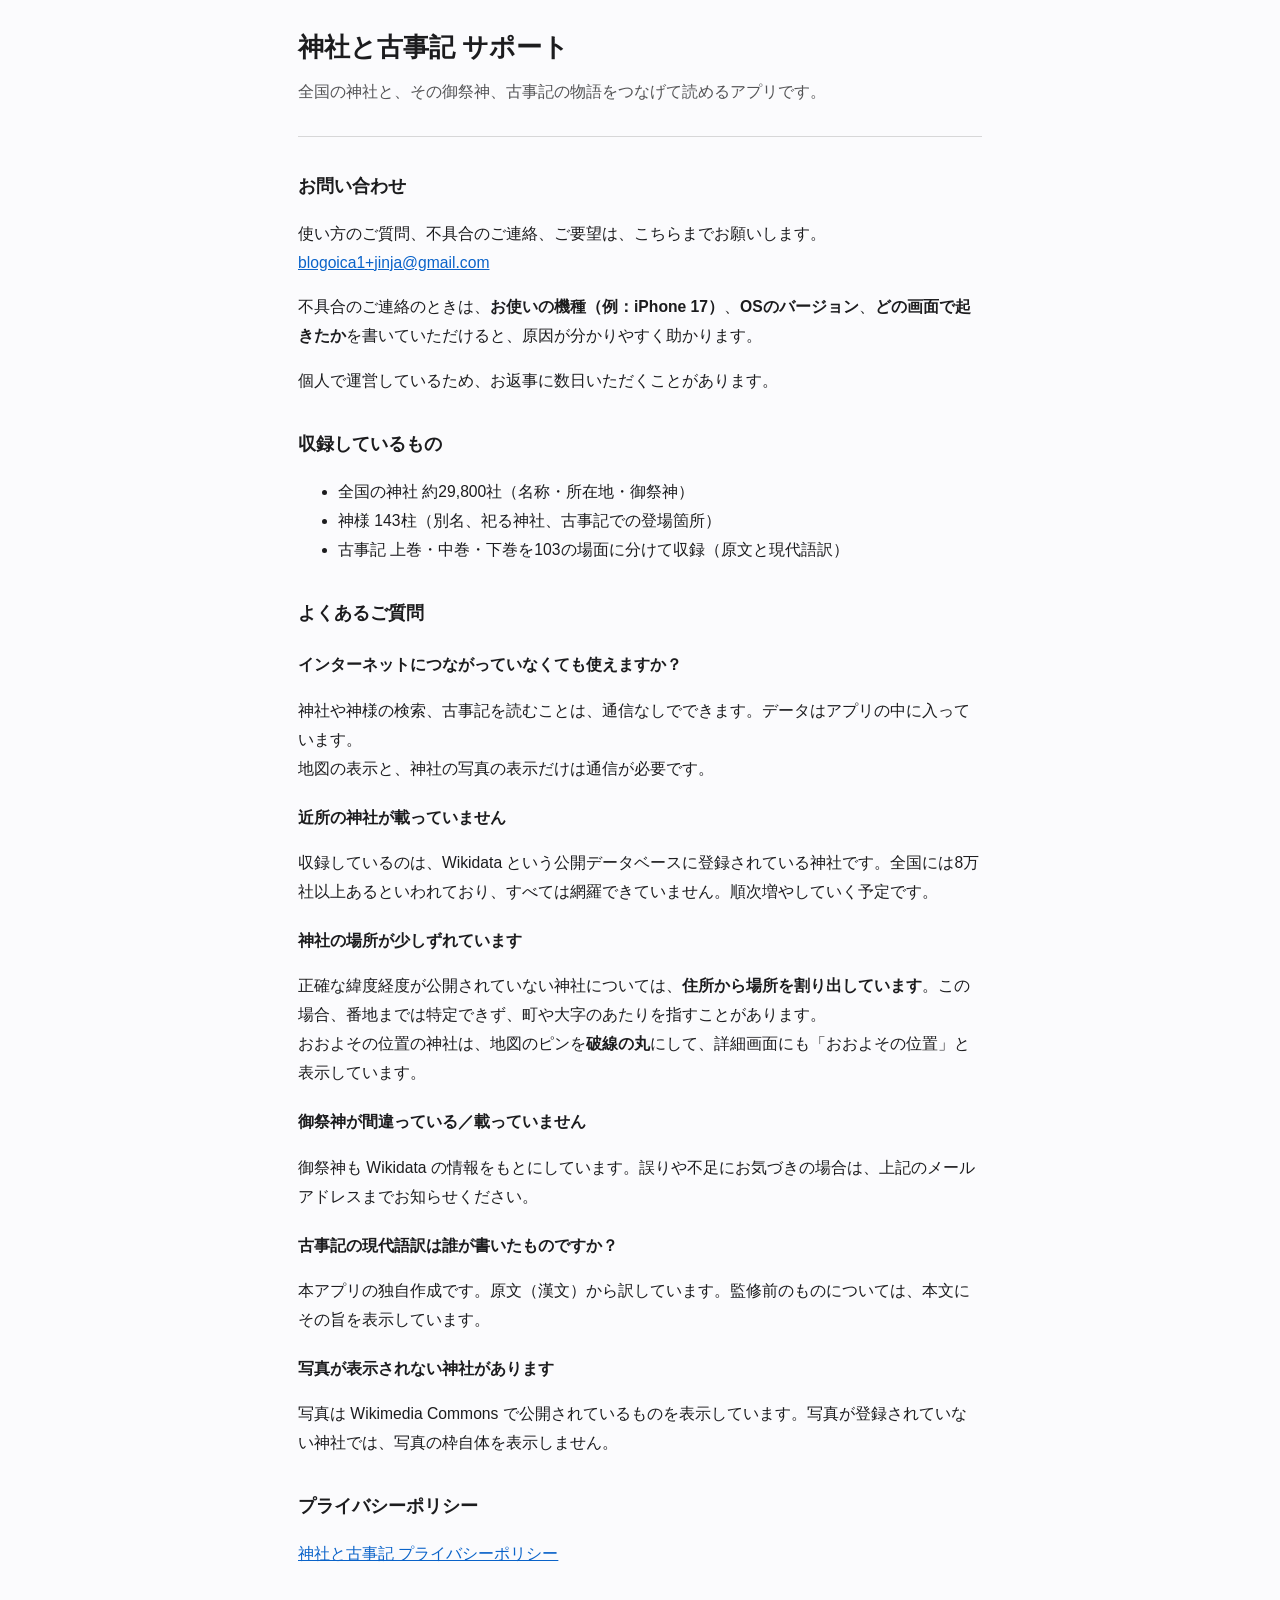
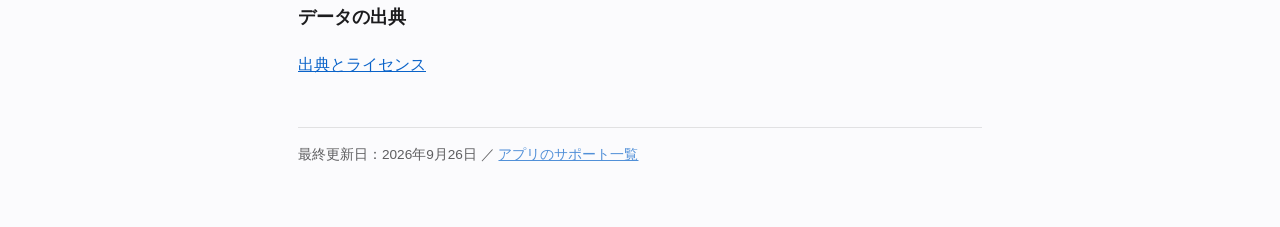
==== jinja-kojiki/index.html @ ede215f9 "神社と古事記のサポート・プライバシー・出典ページを追加 App Store 申請に必要なサポートURLとプライバシーポリシーURL。 出典ページは国土地理院とWikimedia Commonsの表示義" ====
<!doctype html>
<html lang="ja">
<head>
<meta charset="utf-8">
<meta name="viewport" content="width=device-width, initial-scale=1">
<title>神社と古事記 サポート</title>
<link rel="stylesheet" href="../style.css">
</head>
<body>
<header>
  <h1>神社と古事記 サポート</h1>
  <p class="lead">全国の神社と、その御祭神、古事記の物語をつなげて読めるアプリです。</p>
</header>

<h2>お問い合わせ</h2>
<p>使い方のご質問、不具合のご連絡、ご要望は、こちらまでお願いします。<br>
<a href="mailto:blogoica1+jinja@gmail.com">blogoica1+jinja@gmail.com</a></p>
<p>不具合のご連絡のときは、<b>お使いの機種（例：iPhone 17）</b>、<b>OSのバージョン</b>、<b>どの画面で起きたか</b>を書いていただけると、原因が分かりやすく助かります。</p>
<p>個人で運営しているため、お返事に数日いただくことがあります。</p>

<h2>収録しているもの</h2>
<ul>
  <li>全国の神社 約29,800社（名称・所在地・御祭神）</li>
  <li>神様 143柱（別名、祀る神社、古事記での登場箇所）</li>
  <li>古事記 上巻・中巻・下巻を103の場面に分けて収録（原文と現代語訳）</li>
</ul>

<h2>よくあるご質問</h2>

<h3>インターネットにつながっていなくても使えますか？</h3>
<p>神社や神様の検索、古事記を読むことは、通信なしでできます。データはアプリの中に入っています。<br>
地図の表示と、神社の写真の表示だけは通信が必要です。</p>

<h3>近所の神社が載っていません</h3>
<p>収録しているのは、Wikidata という公開データベースに登録されている神社です。全国には8万社以上あるといわれており、すべては網羅できていません。順次増やしていく予定です。</p>

<h3>神社の場所が少しずれています</h3>
<p>正確な緯度経度が公開されていない神社については、<b>住所から場所を割り出しています</b>。この場合、番地までは特定できず、町や大字のあたりを指すことがあります。<br>
おおよその位置の神社は、地図のピンを<b>破線の丸</b>にして、詳細画面にも「おおよその位置」と表示しています。</p>

<h3>御祭神が間違っている／載っていません</h3>
<p>御祭神も Wikidata の情報をもとにしています。誤りや不足にお気づきの場合は、上記のメールアドレスまでお知らせください。</p>

<h3>古事記の現代語訳は誰が書いたものですか？</h3>
<p>本アプリの独自作成です。原文（漢文）から訳しています。監修前のものについては、本文にその旨を表示しています。</p>

<h3>写真が表示されない神社があります</h3>
<p>写真は Wikimedia Commons で公開されているものを表示しています。写真が登録されていない神社では、写真の枠自体を表示しません。</p>

<h2>プライバシーポリシー</h2>
<p><a href="privacy.html">神社と古事記 プライバシーポリシー</a></p>

<h2>データの出典</h2>
<p><a href="credits.html">出典とライセンス</a></p>

<footer>最終更新日：2026年9月26日 ／ <a href="../">アプリのサポート一覧</a></footer>
</body>
</html>
---- style.css ----
:root { color-scheme: light dark; }
* { box-sizing: border-box; }
body {
  margin: 0 auto; padding: 24px 18px 60px; max-width: 720px;
  font-family: -apple-system, BlinkMacSystemFont, "Hiragino Sans", "Noto Sans JP", sans-serif;
  line-height: 1.85; color: #1c1c1e; background: #fbfbfd;
}
@media (prefers-color-scheme: dark) { body { color: #f2f2f7; background: #14161a; } }
header { border-bottom: 1px solid rgba(128,128,128,.3); padding-bottom: 14px; margin-bottom: 8px; }
h1 { font-size: 1.6rem; margin: 0 0 6px; }
h2 { font-size: 1.15rem; margin: 32px 0 6px; }
h3 { font-size: 1rem; margin: 20px 0 4px; }
p, li { font-size: .98rem; }
a { color: #0a63c9; }
@media (prefers-color-scheme: dark) { a { color: #6aa9ff; } }
.lead { opacity: .75; margin-top: 0; }
.card { display: block; padding: 14px 16px; margin: 10px 0; border: 1px solid rgba(128,128,128,.3);
        border-radius: 12px; text-decoration: none; color: inherit; }
.card:hover { background: rgba(128,128,128,.08); }
.card b { display: block; font-size: 1.05rem; }
.card span { opacity: .7; font-size: .9rem; }
footer { margin-top: 48px; padding-top: 14px; border-top: 1px solid rgba(128,128,128,.3);
         font-size: .85rem; opacity: .7; }
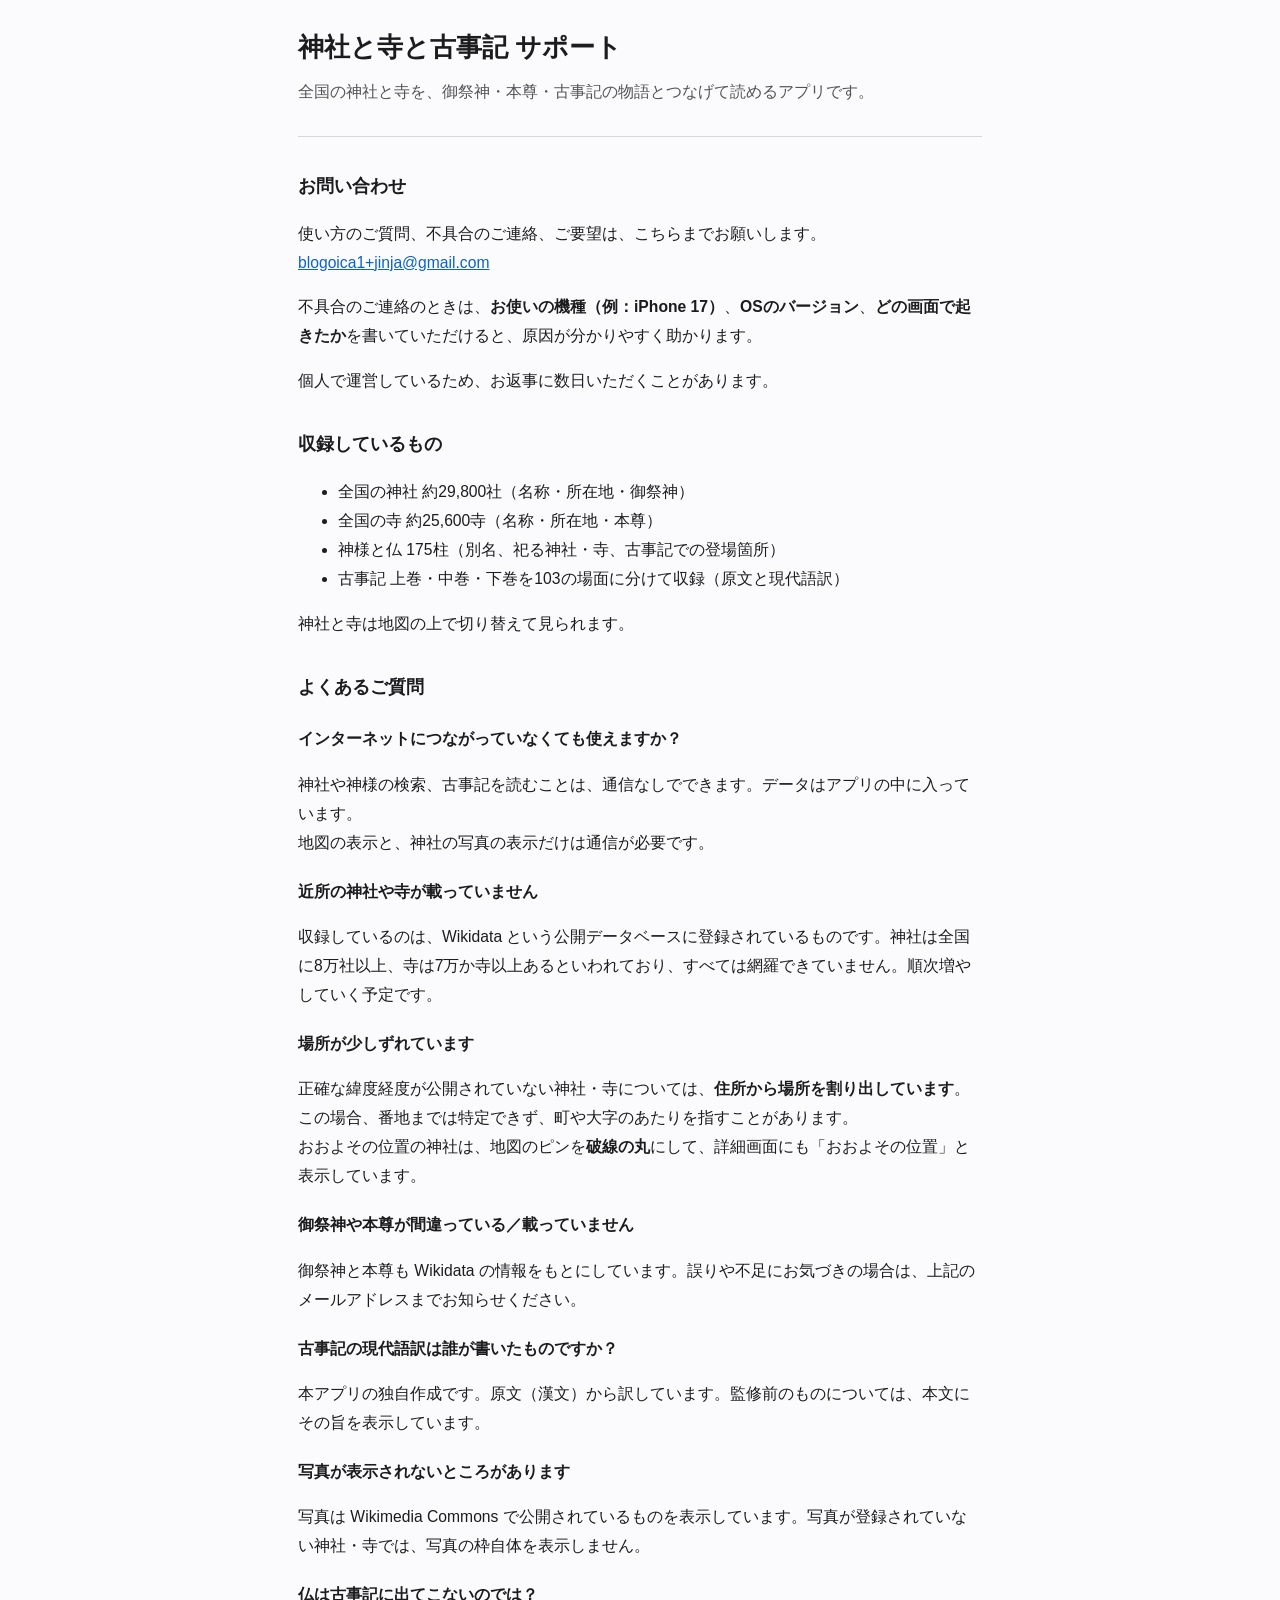
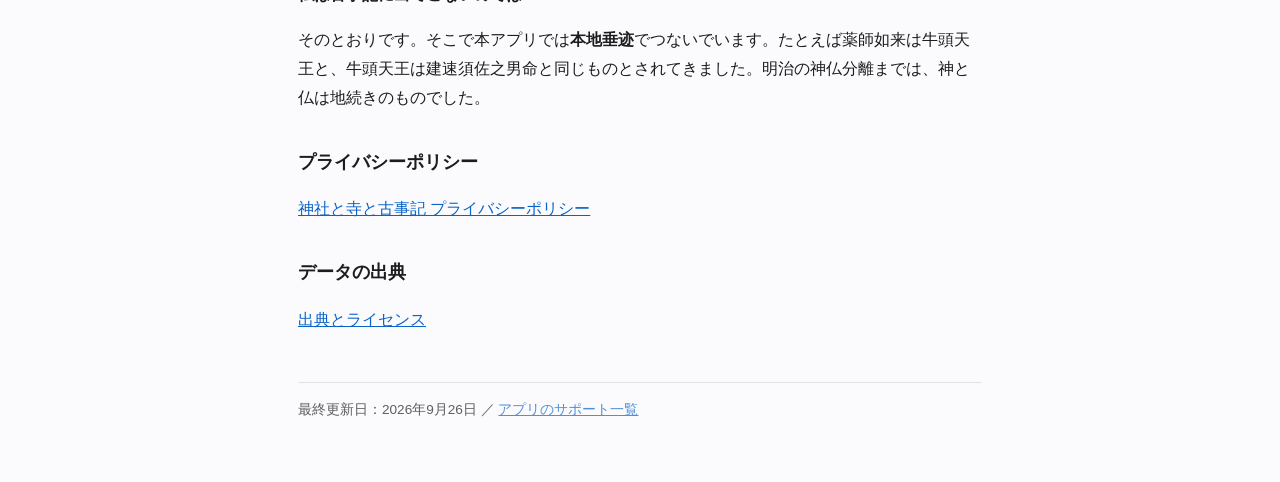
==== commit 271ca513: "神社と寺と古事記に改名し、寺の内容を反映 寺 約25,600 と本尊を収録したため、サポート・プライバシー・出典の 各ページを寺を含む記述に更新。本地垂迹でのつなぎ方をFAQに追加。  Co-Auth" ====
--- a/jinja-kojiki/index.html
+++ b/jinja-kojiki/index.html
@@ -3,13 +3,13 @@
 <head>
 <meta charset="utf-8">
 <meta name="viewport" content="width=device-width, initial-scale=1">
-<title>神社と古事記 サポート</title>
+<title>神社と寺と古事記 サポート</title>
 <link rel="stylesheet" href="../style.css">
 </head>
 <body>
 <header>
-  <h1>神社と古事記 サポート</h1>
-  <p class="lead">全国の神社と、その御祭神、古事記の物語をつなげて読めるアプリです。</p>
+  <h1>神社と寺と古事記 サポート</h1>
+  <p class="lead">全国の神社と寺を、御祭神・本尊・古事記の物語とつなげて読めるアプリです。</p>
 </header>
 
 <h2>お問い合わせ</h2>
@@ -21,9 +21,11 @@
 <h2>収録しているもの</h2>
 <ul>
   <li>全国の神社 約29,800社（名称・所在地・御祭神）</li>
-  <li>神様 143柱（別名、祀る神社、古事記での登場箇所）</li>
+  <li>全国の寺 約25,600寺（名称・所在地・本尊）</li>
+  <li>神様と仏 175柱（別名、祀る神社・寺、古事記での登場箇所）</li>
   <li>古事記 上巻・中巻・下巻を103の場面に分けて収録（原文と現代語訳）</li>
 </ul>
+<p>神社と寺は地図の上で切り替えて見られます。</p>
 
 <h2>よくあるご質問</h2>
 
@@ -31,24 +33,27 @@
 <p>神社や神様の検索、古事記を読むことは、通信なしでできます。データはアプリの中に入っています。<br>
 地図の表示と、神社の写真の表示だけは通信が必要です。</p>
 
-<h3>近所の神社が載っていません</h3>
-<p>収録しているのは、Wikidata という公開データベースに登録されている神社です。全国には8万社以上あるといわれており、すべては網羅できていません。順次増やしていく予定です。</p>
+<h3>近所の神社や寺が載っていません</h3>
+<p>収録しているのは、Wikidata という公開データベースに登録されているものです。神社は全国に8万社以上、寺は7万か寺以上あるといわれており、すべては網羅できていません。順次増やしていく予定です。</p>
 
-<h3>神社の場所が少しずれています</h3>
-<p>正確な緯度経度が公開されていない神社については、<b>住所から場所を割り出しています</b>。この場合、番地までは特定できず、町や大字のあたりを指すことがあります。<br>
+<h3>場所が少しずれています</h3>
+<p>正確な緯度経度が公開されていない神社・寺については、<b>住所から場所を割り出しています</b>。この場合、番地までは特定できず、町や大字のあたりを指すことがあります。<br>
 おおよその位置の神社は、地図のピンを<b>破線の丸</b>にして、詳細画面にも「おおよその位置」と表示しています。</p>
 
-<h3>御祭神が間違っている／載っていません</h3>
-<p>御祭神も Wikidata の情報をもとにしています。誤りや不足にお気づきの場合は、上記のメールアドレスまでお知らせください。</p>
+<h3>御祭神や本尊が間違っている／載っていません</h3>
+<p>御祭神と本尊も Wikidata の情報をもとにしています。誤りや不足にお気づきの場合は、上記のメールアドレスまでお知らせください。</p>
 
 <h3>古事記の現代語訳は誰が書いたものですか？</h3>
 <p>本アプリの独自作成です。原文（漢文）から訳しています。監修前のものについては、本文にその旨を表示しています。</p>
 
-<h3>写真が表示されない神社があります</h3>
-<p>写真は Wikimedia Commons で公開されているものを表示しています。写真が登録されていない神社では、写真の枠自体を表示しません。</p>
+<h3>写真が表示されないところがあります</h3>
+<p>写真は Wikimedia Commons で公開されているものを表示しています。写真が登録されていない神社・寺では、写真の枠自体を表示しません。</p>
+
+<h3>仏は古事記に出てこないのでは？</h3>
+<p>そのとおりです。そこで本アプリでは<b>本地垂迹</b>でつないでいます。たとえば薬師如来は牛頭天王と、牛頭天王は建速須佐之男命と同じものとされてきました。明治の神仏分離までは、神と仏は地続きのものでした。</p>
 
 <h2>プライバシーポリシー</h2>
-<p><a href="privacy.html">神社と古事記 プライバシーポリシー</a></p>
+<p><a href="privacy.html">神社と寺と古事記 プライバシーポリシー</a></p>
 
 <h2>データの出典</h2>
 <p><a href="credits.html">出典とライセンス</a></p>
